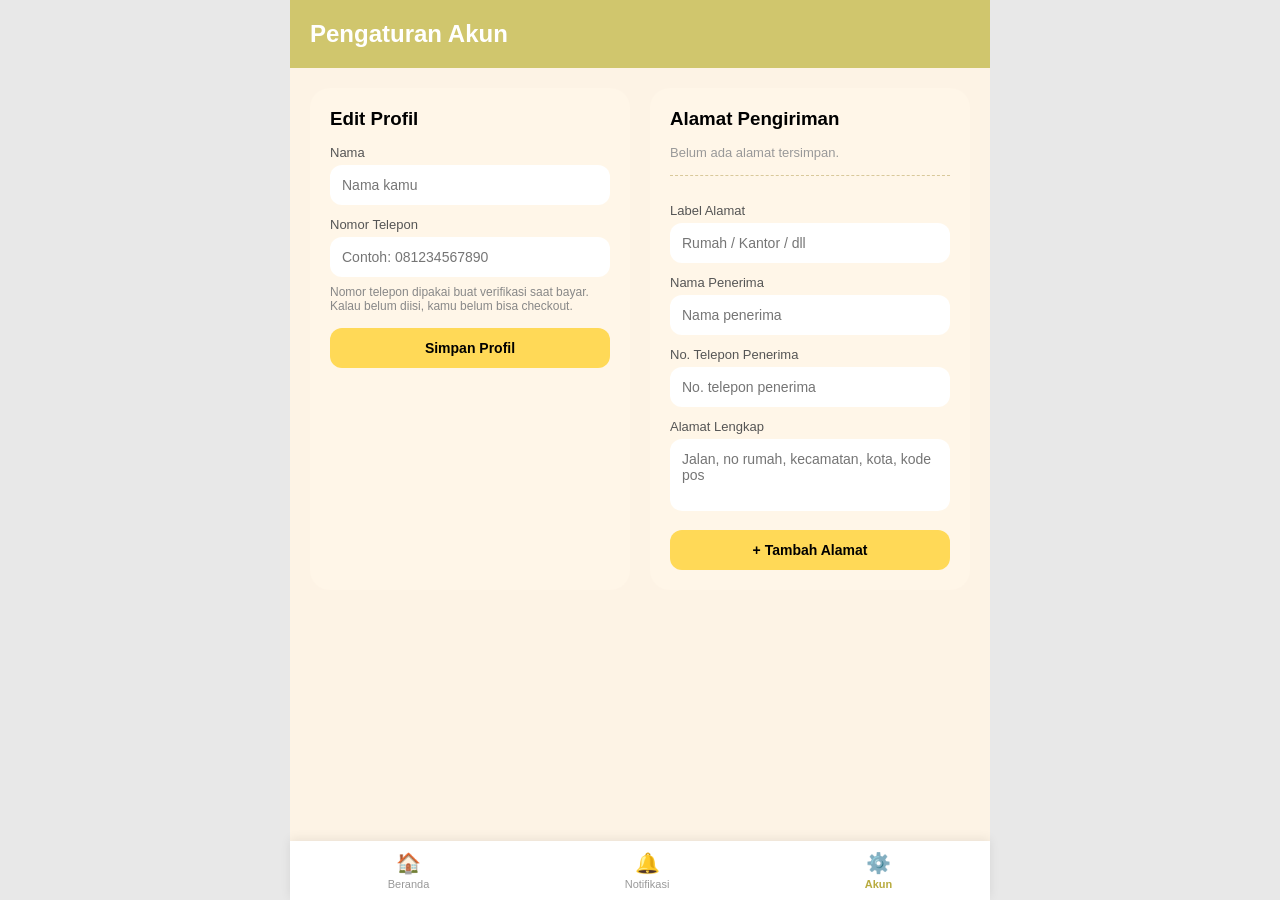
==== account.html @ 5a8d920f "update fitur fitur" ====
<!DOCTYPE html>
<html lang="id">

<head>
    <meta charset="UTF-8">
    <meta name="viewport" content="width=device-width, initial-scale=1.0">
    <title>Pengaturan Akun</title>
    <link rel="stylesheet" href="account.css">
</head>

<body>

    <div class="account-container">

        <div class="account-header">
            <h2>Pengaturan Akun</h2>
        </div>

        <div class="account-content">

            <!-- EDIT PROFIL: nama & no HP. No HP ini yang dipakai
                 sebagai syarat "terdaftar" biar bisa checkout -->
            <section class="account-section">

                <h3>Edit Profil</h3>

                <label>Nama</label>
                <input type="text" id="nameInput" placeholder="Nama kamu">

                <label>Nomor Telepon</label>
                <input type="tel" id="phoneInput" placeholder="Contoh: 081234567890">

                <p class="hint">
                    Nomor telepon dipakai buat verifikasi saat bayar.
                    Kalau belum diisi, kamu belum bisa checkout.
                </p>

                <button class="save-btn" id="saveProfileBtn">Simpan Profil</button>
                <p class="save-msg" id="profileSavedMsg">Profil tersimpan ✔</p>

            </section>

            <!-- KELOLA ALAMAT: bisa nambah, hapus, & pilih alamat utama
                 (alamat utama inilah yang dipakai sebagai alamat pengiriman) -->
            <section class="account-section">

                <h3>Alamat Pengiriman</h3>

                <div id="addressList"></div>

                <div class="address-form">

                    <label>Label Alamat</label>
                    <input type="text" id="addrLabel" placeholder="Rumah / Kantor / dll">

                    <label>Nama Penerima</label>
                    <input type="text" id="addrRecipient" placeholder="Nama penerima">

                    <label>No. Telepon Penerima</label>
                    <input type="tel" id="addrPhone" placeholder="No. telepon penerima">

                    <label>Alamat Lengkap</label>
                    <textarea id="addrFull" rows="3" placeholder="Jalan, no rumah, kecamatan, kota, kode pos"></textarea>

                    <button class="save-btn" id="addAddressBtn">+ Tambah Alamat</button>

                </div>

            </section>

        </div>

    </div>

    <nav class="bottom-nav">

        <a href="index.html" class="nav-item">
            <span class="nav-icon">🏠</span>
            <span class="nav-label">Beranda</span>
        </a>

        <a href="notifications.html" class="nav-item">
            <span class="nav-icon">🔔</span>
            <span class="nav-label">Notifikasi</span>
        </a>

        <a href="account.html" class="nav-item active">
            <span class="nav-icon">⚙️</span>
            <span class="nav-label">Akun</span>
        </a>

    </nav>

    <script src="account.js"></script>

</body>
</html>
---- account.css ----
* {
    margin: 0;
    padding: 0;
    box-sizing: border-box;
}

body {
    background: #e8e8e8;
    font-family: "Poppins", sans-serif;
}

.account-container {
    width: 100%;
    max-width: 350px;
    min-height: 100vh;
    margin: auto;
    background: #fdf3e5;
    padding-bottom: 90px;
}

.account-header {
    background: #d0c66d;
    padding: 20px;
}

.account-header h2 {
    color: white;
    font-size: 24px;
    font-weight: 600;
}

.account-content {
    padding: 20px;
}

.account-section {
    background: #fff6e8;

    padding: 20px;
    margin-bottom: 20px;

    border-radius: 20px;
}

.account-section h3 {
    margin-bottom: 15px;
}

.account-section label {
    display: block;

    font-size: 13px;
    color: #555;

    margin-bottom: 5px;
    margin-top: 12px;
}

.account-section input,
.account-section textarea {
    width: 100%;

    padding: 12px;

    border: none;
    border-radius: 12px;

    background: white;

    font-family: "Poppins", sans-serif;
    font-size: 14px;

    resize: none;
}

.hint {
    font-size: 12px;
    color: #888;
    margin-top: 8px;
}

.save-btn {
    width: 100%;

    border: none;
    background: #ffd957;

    padding: 12px;
    margin-top: 15px;

    border-radius: 12px;

    font-family: "Poppins", sans-serif;
    font-size: 14px;
    font-weight: 600;

    text-align: center;

    cursor: pointer;

    transition: 0.3s;
}

.save-btn:hover {
    transform: scale(1.02);
}

.save-msg {
    display: none;

    margin-top: 10px;

    font-size: 13px;
    color: #2f8f3b;
    font-weight: 600;

    text-align: center;
}

.save-msg.show {
    display: block;
}

/* ALAMAT */

.empty-text {
    font-size: 13px;
    color: #999;

    margin-bottom: 10px;
}

.address-card {
    background: #ffe8a3;

    padding: 15px;
    margin-bottom: 12px;

    border-radius: 15px;
}

.address-top {
    display: flex;
    align-items: center;
    gap: 8px;

    margin-bottom: 5px;
}

.badge {
    background: #d0c66d;
    color: white;

    font-size: 10px;
    font-weight: 600;

    padding: 3px 8px;

    border-radius: 20px;
}

.address-card p {
    font-size: 13px;
    color: #444;

    margin-bottom: 3px;
}

.address-actions {
    display: flex;
    gap: 10px;

    margin-top: 10px;
}

.address-actions button {
    border: none;

    padding: 8px 12px;

    border-radius: 10px;

    font-family: "Poppins", sans-serif;
    font-size: 12px;
    font-weight: 600;

    cursor: pointer;

    background: white;
}

.address-actions .delete-btn {
    background: #ffdada;
    color: #c0392b;
}

.address-form {
    margin-top: 15px;
    padding-top: 15px;

    border-top: 1px dashed #d9c99a;
}

/* ================================================================
   BOTTOM NAVBAR (komponen sama persis ada di setiap file css)
   ================================================================ */
.bottom-nav {
    position: fixed;
    bottom: 0;
    left: 0;
    right: 0;

    width: 100%;
    max-width: 350px;
    margin: 0 auto;

    background: white;

    display: flex;
    justify-content: space-around;

    padding: 10px 0;

    box-shadow: 0 -2px 10px rgba(0, 0, 0, 0.08);

    z-index: 500;
}

.nav-item {
    display: flex;
    flex-direction: column;
    align-items: center;
    gap: 3px;

    text-decoration: none;
    color: #999;

    font-size: 11px;
}

.nav-item.active {
    color: #b8ab3f;
    font-weight: 600;
}

.nav-icon {
    font-size: 20px;
}

/* ================================================================
   RESPONSIVE — TABLET & DESKTOP
   ================================================================ */
@media (min-width: 768px) {

    .account-container,
    .bottom-nav {
        max-width: 600px;
    }
}

@media (min-width: 1024px) {

    .account-container,
    .bottom-nav {
        max-width: 700px;
    }

    .account-content {
        display: flex;
        gap: 20px;
    }

    .account-section {
        flex: 1;
    }
}
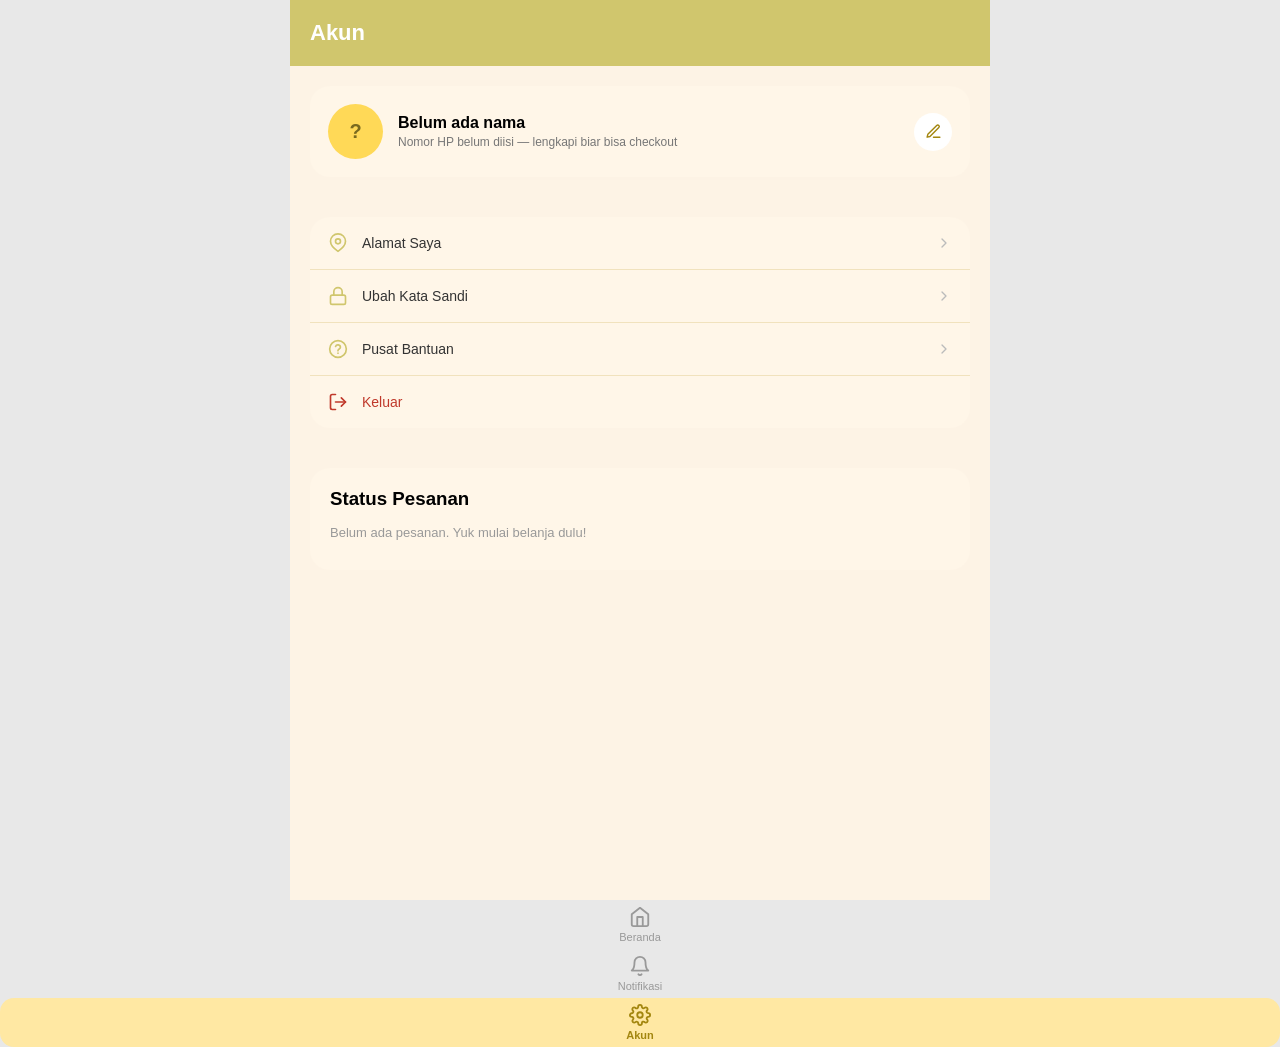
==== commit 9a1aec5b: "perubahan fitur" ====
--- a/account.html
+++ b/account.html
@@ -3,9 +3,10 @@
 
 <head>
     <meta charset="UTF-8">
-    <meta name="viewport" content="width=device-width, initial-scale=1.0">
-    <title>Pengaturan Akun</title>
+    <meta name="viewport" content="width=device-width, initial-scale=1.0, maximum-scale=1.0, user-scalable=no">
+    <title>Akun</title>
     <link rel="stylesheet" href="account.css">
+    <link rel="stylesheet" href="navbar.css">
 </head>
 
 <body>
@@ -13,85 +14,106 @@
     <div class="account-container">
 
         <div class="account-header">
-            <h2>Pengaturan Akun</h2>
+            <h2>Akun</h2>
         </div>
 
         <div class="account-content">
 
-            <!-- EDIT PROFIL: nama & no HP. No HP ini yang dipakai
-                 sebagai syarat "terdaftar" biar bisa checkout -->
-            <section class="account-section">
+            <!-- RINGKASAN PROFIL: cuma tampilan, buat edit beneran
+                 klik ikon pensil -> pindah ke halaman edit-profile.html -->
+            <div class="profile-card">
 
-                <h3>Edit Profil</h3>
+                <div class="avatar-circle" id="avatarInitial">?</div>
 
-                <label>Nama</label>
-                <input type="text" id="nameInput" placeholder="Nama kamu">
-
-                <label>Nomor Telepon</label>
-                <input type="tel" id="phoneInput" placeholder="Contoh: 081234567890">
-
-                <p class="hint">
-                    Nomor telepon dipakai buat verifikasi saat bayar.
-                    Kalau belum diisi, kamu belum bisa checkout.
-                </p>
-
-                <button class="save-btn" id="saveProfileBtn">Simpan Profil</button>
-                <p class="save-msg" id="profileSavedMsg">Profil tersimpan ✔</p>
-
-            </section>
-
-            <!-- KELOLA ALAMAT: bisa nambah, hapus, & pilih alamat utama
-                 (alamat utama inilah yang dipakai sebagai alamat pengiriman) -->
-            <section class="account-section">
-
-                <h3>Alamat Pengiriman</h3>
-
-                <div id="addressList"></div>
-
-                <div class="address-form">
-
-                    <label>Label Alamat</label>
-                    <input type="text" id="addrLabel" placeholder="Rumah / Kantor / dll">
-
-                    <label>Nama Penerima</label>
-                    <input type="text" id="addrRecipient" placeholder="Nama penerima">
-
-                    <label>No. Telepon Penerima</label>
-                    <input type="tel" id="addrPhone" placeholder="No. telepon penerima">
-
-                    <label>Alamat Lengkap</label>
-                    <textarea id="addrFull" rows="3" placeholder="Jalan, no rumah, kecamatan, kota, kode pos"></textarea>
-
-                    <button class="save-btn" id="addAddressBtn">+ Tambah Alamat</button>
-
+                <div class="profile-info">
+                    <h3 id="profileNameText">Belum ada nama</h3>
+                    <p id="profilePhoneText">Nomor HP belum diisi</p>
                 </div>
 
-            </section>
+                <a href="edit-profile.html" class="edit-icon-btn" title="Edit Profil">
+                    <svg xmlns="http://www.w3.org/2000/svg" viewBox="0 0 24 24" fill="none" stroke-width="2" stroke-linecap="round" stroke-linejoin="round">
+                        <path d="M12 20h9"/>
+                        <path d="M16.5 3.5a2.12 2.12 0 0 1 3 3L7 19l-4 1 1-4z"/>
+                    </svg>
+                </a>
+
+            </div>
+
+            <!-- MENU UTAMA -->
+            <div class="menu-list">
+
+                <a href="address.html" class="menu-item">
+                    <svg class="menu-icon" xmlns="http://www.w3.org/2000/svg" viewBox="0 0 24 24" fill="none" stroke-width="2" stroke-linecap="round" stroke-linejoin="round">
+                        <path d="M21 10c0 6-9 12-9 12s-9-6-9-12a9 9 0 0 1 18 0z"/>
+                        <circle cx="12" cy="10" r="3"/>
+                    </svg>
+                    <span class="menu-label">Alamat Saya</span>
+                    <svg class="chevron" xmlns="http://www.w3.org/2000/svg" viewBox="0 0 24 24" fill="none" stroke-width="2" stroke-linecap="round" stroke-linejoin="round"><polyline points="9 18 15 12 9 6"/></svg>
+                </a>
+
+                <button class="menu-item" id="changePasswordBtn" type="button">
+                    <svg class="menu-icon" xmlns="http://www.w3.org/2000/svg" viewBox="0 0 24 24" fill="none" stroke-width="2" stroke-linecap="round" stroke-linejoin="round">
+                        <rect x="3" y="11" width="18" height="11" rx="2"/>
+                        <path d="M7 11V7a5 5 0 0 1 10 0v4"/>
+                    </svg>
+                    <span class="menu-label">Ubah Kata Sandi</span>
+                    <svg class="chevron" xmlns="http://www.w3.org/2000/svg" viewBox="0 0 24 24" fill="none" stroke-width="2" stroke-linecap="round" stroke-linejoin="round"><polyline points="9 18 15 12 9 6"/></svg>
+                </button>
+
+                <button class="menu-item" id="helpBtn" type="button">
+                    <svg class="menu-icon" xmlns="http://www.w3.org/2000/svg" viewBox="0 0 24 24" fill="none" stroke-width="2" stroke-linecap="round" stroke-linejoin="round">
+                        <circle cx="12" cy="12" r="10"/>
+                        <path d="M9.09 9a3 3 0 0 1 5.83 1c0 2-3 2-3 4"/>
+                        <line x1="12" y1="17" x2="12.01" y2="17"/>
+                    </svg>
+                    <span class="menu-label">Pusat Bantuan</span>
+                    <svg class="chevron" xmlns="http://www.w3.org/2000/svg" viewBox="0 0 24 24" fill="none" stroke-width="2" stroke-linecap="round" stroke-linejoin="round"><polyline points="9 18 15 12 9 6"/></svg>
+                </button>
+
+                <button class="menu-item danger" id="logoutBtn" type="button">
+                    <svg class="menu-icon" xmlns="http://www.w3.org/2000/svg" viewBox="0 0 24 24" fill="none" stroke-width="2" stroke-linecap="round" stroke-linejoin="round">
+                        <path d="M9 21H5a2 2 0 0 1-2-2V5a2 2 0 0 1 2-2h4"/>
+                        <polyline points="16 17 21 12 16 7"/>
+                        <line x1="21" y1="12" x2="9" y2="12"/>
+                    </svg>
+                    <span class="menu-label">Keluar</span>
+                </button>
+
+            </div>
+
+            <!-- UBAH KATA SANDI (decoy) & PUSAT BANTUAN: disembunyikan
+                 default, muncul kalau menu di atas diklik -->
+            <div class="account-section" id="changePasswordSection" style="display:none;">
+                <h3>Ubah Kata Sandi</h3>
+                <label>Kata Sandi Lama</label>
+                <input type="password" id="oldPasswordInput" placeholder="Kata sandi saat ini">
+                <label>Kata Sandi Baru</label>
+                <input type="password" id="newPasswordInput" placeholder="Kata sandi baru">
+                <button class="save-btn" id="savePasswordBtn">Simpan Kata Sandi</button>
+                <p class="save-msg" id="passwordSavedMsg">Kata sandi berhasil diperbarui ✔</p>
+            </div>
+
+            <div class="account-section" id="helpSection" style="display:none;">
+                <h3>Pusat Bantuan</h3>
+                <p class="hint">Butuh bantuan? Hubungi tim kami di bawah ini.</p>
+                <p class="hint">📧 support@foodie-demo.com</p>
+                <p class="hint">📞 0800-1234-5678 (Senin–Jumat, 09.00–17.00)</p>
+            </div>
+
+            <!-- STATUS PESANAN -->
+            <div class="account-section" id="statusPesanan">
+                <h3>Status Pesanan</h3>
+                <div id="orderList"></div>
+            </div>
 
         </div>
 
     </div>
 
-    <nav class="bottom-nav">
-
-        <a href="index.html" class="nav-item">
-            <span class="nav-icon">🏠</span>
-            <span class="nav-label">Beranda</span>
-        </a>
-
-        <a href="notifications.html" class="nav-item">
-            <span class="nav-icon">🔔</span>
-            <span class="nav-label">Notifikasi</span>
-        </a>
-
-        <a href="account.html" class="nav-item active">
-            <span class="nav-icon">⚙️</span>
-            <span class="nav-label">Akun</span>
-        </a>
-
-    </nav>
+    <div id="bottomNav"></div>
 
     <script src="account.js"></script>
+    <script src="navbar.js"></script>
 
 </body>
 </html>
--- a/account.css
+++ b/account.css
@@ -4,9 +4,15 @@
     box-sizing: border-box;
 }
 
+html {
+    background: #e8e8e8;
+    overflow-x: hidden;
+}
+
 body {
     background: #e8e8e8;
     font-family: "Poppins", sans-serif;
+    overflow-x: hidden;
 }
 
 .account-container {
@@ -21,16 +27,179 @@
 .account-header {
     background: #d0c66d;
     padding: 20px;
+
+    display: flex;
+    align-items: center;
+    gap: 15px;
 }
 
 .account-header h2 {
     color: white;
-    font-size: 24px;
-    font-weight: 600;
+    font-size: 22px;
+    font-weight: 600;
+}
+
+.back-link {
+    color: white;
+    font-size: 22px;
+    text-decoration: none;
 }
 
 .account-content {
     padding: 20px;
+}
+
+/* ============================================================
+   PROFILE SUMMARY CARD (di halaman Akun / hub) — read-only,
+   ada tombol pensil buat pindah ke halaman Edit Profil sendiri
+   ============================================================ */
+.profile-card {
+    display: flex;
+    align-items: center;
+    gap: 15px;
+
+    background: #fff6e8;
+
+    padding: 18px;
+    margin-bottom: 20px;
+
+    border-radius: 20px;
+}
+
+.avatar-circle {
+    width: 55px;
+    height: 55px;
+    flex-shrink: 0;
+
+    border-radius: 50%;
+
+    background: #ffd957;
+
+    display: flex;
+    justify-content: center;
+    align-items: center;
+
+    font-size: 20px;
+    font-weight: 700;
+
+    color: #7a6a1f;
+}
+
+.profile-info {
+    flex: 1;
+}
+
+.profile-info h3 {
+    font-size: 16px;
+}
+
+.profile-info p {
+    font-size: 12px;
+    color: #777;
+
+    margin-top: 3px;
+}
+
+.edit-icon-btn {
+    border: none;
+    background: white;
+
+    width: 38px;
+    height: 38px;
+    flex-shrink: 0;
+
+    border-radius: 50%;
+
+    display: flex;
+    justify-content: center;
+    align-items: center;
+
+    text-decoration: none;
+
+    cursor: pointer;
+
+    transition: 0.2s;
+}
+
+.edit-icon-btn:hover {
+    background: #ffe8a3;
+}
+
+.edit-icon-btn svg {
+    width: 17px;
+    height: 17px;
+    stroke: #a3860f;
+}
+
+/* ============================================================
+   MENU LIST (Alamat Saya, Ubah Kata Sandi, Bantuan, Keluar, dll)
+   ============================================================ */
+.menu-list {
+    background: #fff6e8;
+
+    border-radius: 20px;
+
+    margin-bottom: 20px;
+
+    overflow: hidden;
+}
+
+.menu-item {
+    display: flex;
+    align-items: center;
+    gap: 14px;
+
+    padding: 16px 18px;
+
+    text-decoration: none;
+    color: #333;
+
+    border: none;
+    background: none;
+    width: 100%;
+
+    text-align: left;
+
+    font-family: "Poppins", sans-serif;
+    font-size: 14px;
+
+    cursor: pointer;
+
+    transition: 0.2s;
+}
+
+.menu-item + .menu-item {
+    border-top: 1px solid #f1e2bd;
+}
+
+.menu-item:hover {
+    background: #ffe8a3;
+}
+
+.menu-item .menu-icon {
+    width: 20px;
+    height: 20px;
+    flex-shrink: 0;
+
+    stroke: #d0c66d;
+}
+
+.menu-item span.menu-label {
+    flex: 1;
+}
+
+.menu-item .chevron {
+    width: 16px;
+    height: 16px;
+    stroke: #bbb;
+}
+
+.menu-item.danger {
+    color: #c0392b;
+}
+
+.menu-item.danger .menu-icon {
+    stroke: #c0392b;
 }
 
 .account-section {
@@ -201,76 +370,125 @@
     border-top: 1px dashed #d9c99a;
 }
 
-/* ================================================================
-   BOTTOM NAVBAR (komponen sama persis ada di setiap file css)
-   ================================================================ */
-.bottom-nav {
-    position: fixed;
-    bottom: 0;
-    left: 0;
-    right: 0;
-
-    width: 100%;
-    max-width: 350px;
-    margin: 0 auto;
-
-    background: white;
-
-    display: flex;
-    justify-content: space-around;
-
-    padding: 10px 0;
-
-    box-shadow: 0 -2px 10px rgba(0, 0, 0, 0.08);
-
-    z-index: 500;
-}
-
-.nav-item {
-    display: flex;
-    flex-direction: column;
-    align-items: center;
-    gap: 3px;
-
-    text-decoration: none;
-    color: #999;
-
-    font-size: 11px;
-}
-
-.nav-item.active {
-    color: #b8ab3f;
-    font-weight: 600;
-}
-
-.nav-icon {
-    font-size: 20px;
-}
+/* ============================================================
+   STATUS PESANAN (di halaman Akun) — 3 tahap: dibuat / diambil
+   driver / diantar, tiap pesanan bisa diklik buat lihat detail
+   ============================================================ */
+.order-item {
+    background: #ffe8a3;
+
+    padding: 15px;
+    margin-bottom: 12px;
+
+    border-radius: 15px;
+
+    cursor: pointer;
+
+    border: 2px solid transparent;
+
+    transition: 0.2s;
+}
+
+.order-item:hover {
+    transform: translateY(-2px);
+}
+
+.order-item.expanded {
+    border-color: #d0c66d;
+}
+
+.order-top {
+    display: flex;
+    justify-content: space-between;
+    align-items: center;
+
+    margin-bottom: 6px;
+}
+
+.order-id {
+    font-size: 12px;
+    color: #7a6a1f;
+    font-weight: 600;
+}
+
+.status-badge {
+    font-size: 10px;
+    font-weight: 700;
+
+    padding: 4px 10px;
+
+    border-radius: 20px;
+
+    color: white;
+}
+
+.status-badge.dibuat {
+    background: #8a8a8a;
+}
+
+.status-badge.diambil {
+    background: #e08a2c;
+}
+
+.status-badge.diantar {
+    background: #2f8f3b;
+}
+
+.order-summary-text {
+    font-size: 13px;
+    color: #555;
+}
+
+.order-detail {
+    margin-top: 12px;
+    padding-top: 12px;
+
+    border-top: 1px dashed #d9c47a;
+
+    font-size: 12px;
+    color: #444;
+
+    line-height: 1.7;
+}
+
+.order-detail strong {
+    color: #222;
+}
+
+.order-detail .detail-items {
+    margin-top: 6px;
+    padding-left: 14px;
+}
+
+/* ============================================================
+   BOTTOM NAVBAR: sekarang cuma di navbar.css, nggak diulang di sini
+   ============================================================ */
 
 /* ================================================================
    RESPONSIVE — TABLET & DESKTOP
    ================================================================ */
 @media (min-width: 768px) {
-
-    .account-container,
-    .bottom-nav {
+    .account-container {
         max-width: 600px;
     }
 }
 
 @media (min-width: 1024px) {
 
-    .account-container,
-    .bottom-nav {
+    .account-container {
         max-width: 700px;
     }
 
     .account-content {
         display: flex;
+        flex-wrap: wrap;
         gap: 20px;
+        align-content: flex-start;
     }
 
+    .profile-card,
+    .menu-list,
     .account-section {
-        flex: 1;
+        flex-basis: 100%;
     }
 }
--- a/navbar.css
+++ b/navbar.css
@@ -0,0 +1,92 @@
+/* ================================================================
+   NAVBAR.CSS
+   Satu-satunya file CSS buat navbar bawah, dipakai di SEMUA halaman
+   (index, cart, payment, account, notifications) lewat:
+   <link rel="stylesheet" href="navbar.css">
+   Markup-nya sendiri di-generate otomatis oleh navbar.js, jadi
+   nggak perlu nulis ulang HTML navbar di tiap file.
+   ================================================================ */
+
+.bottom-nav {
+    position: fixed;
+    bottom: 0;
+    left: 0;
+    right: 0;
+
+    width: 100%;
+    max-width: 350px;
+    margin: 0 auto;
+
+    background: white;
+
+    display: flex;
+    justify-content: space-around;
+
+    padding: 10px 0;
+
+    box-shadow: 0 -2px 10px rgba(0, 0, 0, 0.08);
+
+    z-index: 500;
+}
+
+.nav-item {
+    display: flex;
+    flex-direction: column;
+    align-items: center;
+    gap: 3px;
+
+    padding: 6px 16px;
+
+    border-radius: 14px;
+
+    text-decoration: none;
+    color: #999;
+
+    font-size: 11px;
+
+    /* biar transisi warna & background pas hover/active-nya halus */
+    transition: color 0.2s ease, background 0.2s ease, transform 0.2s ease;
+}
+
+/* EFEK HOVER: warna icon+teks berubah + background lembut muncul */
+.nav-item:hover {
+    color: #c9ab3f;
+    background: #fdf3e5;
+    transform: translateY(-2px);
+}
+
+/* MENU YANG LAGI DIPILIH: warna beda + background kuning muda */
+.nav-item.active {
+    color: #a3860f;
+    font-weight: 600;
+    background: #ffe8a3;
+}
+
+.nav-icon {
+    display: flex;
+    align-items: center;
+    justify-content: center;
+}
+
+/* svg icon-nya ikut warna teks (currentColor), jadi otomatis
+   berubah warna pas hover / active tanpa perlu CSS tambahan */
+.nav-icon svg {
+    width: 22px;
+    height: 22px;
+    stroke: currentColor;
+}
+
+/* ================================================================
+   RESPONSIVE — navbar ikut melebar sama kayak container halaman
+   ================================================================ */
+@media (min-width: 768px) {
+    .bottom-nav {
+        max-width: 600px;
+    }
+}
+
+@media (min-width: 1024px) {
+    .bottom-nav {
+        max-width: 700px;
+    }
+}
